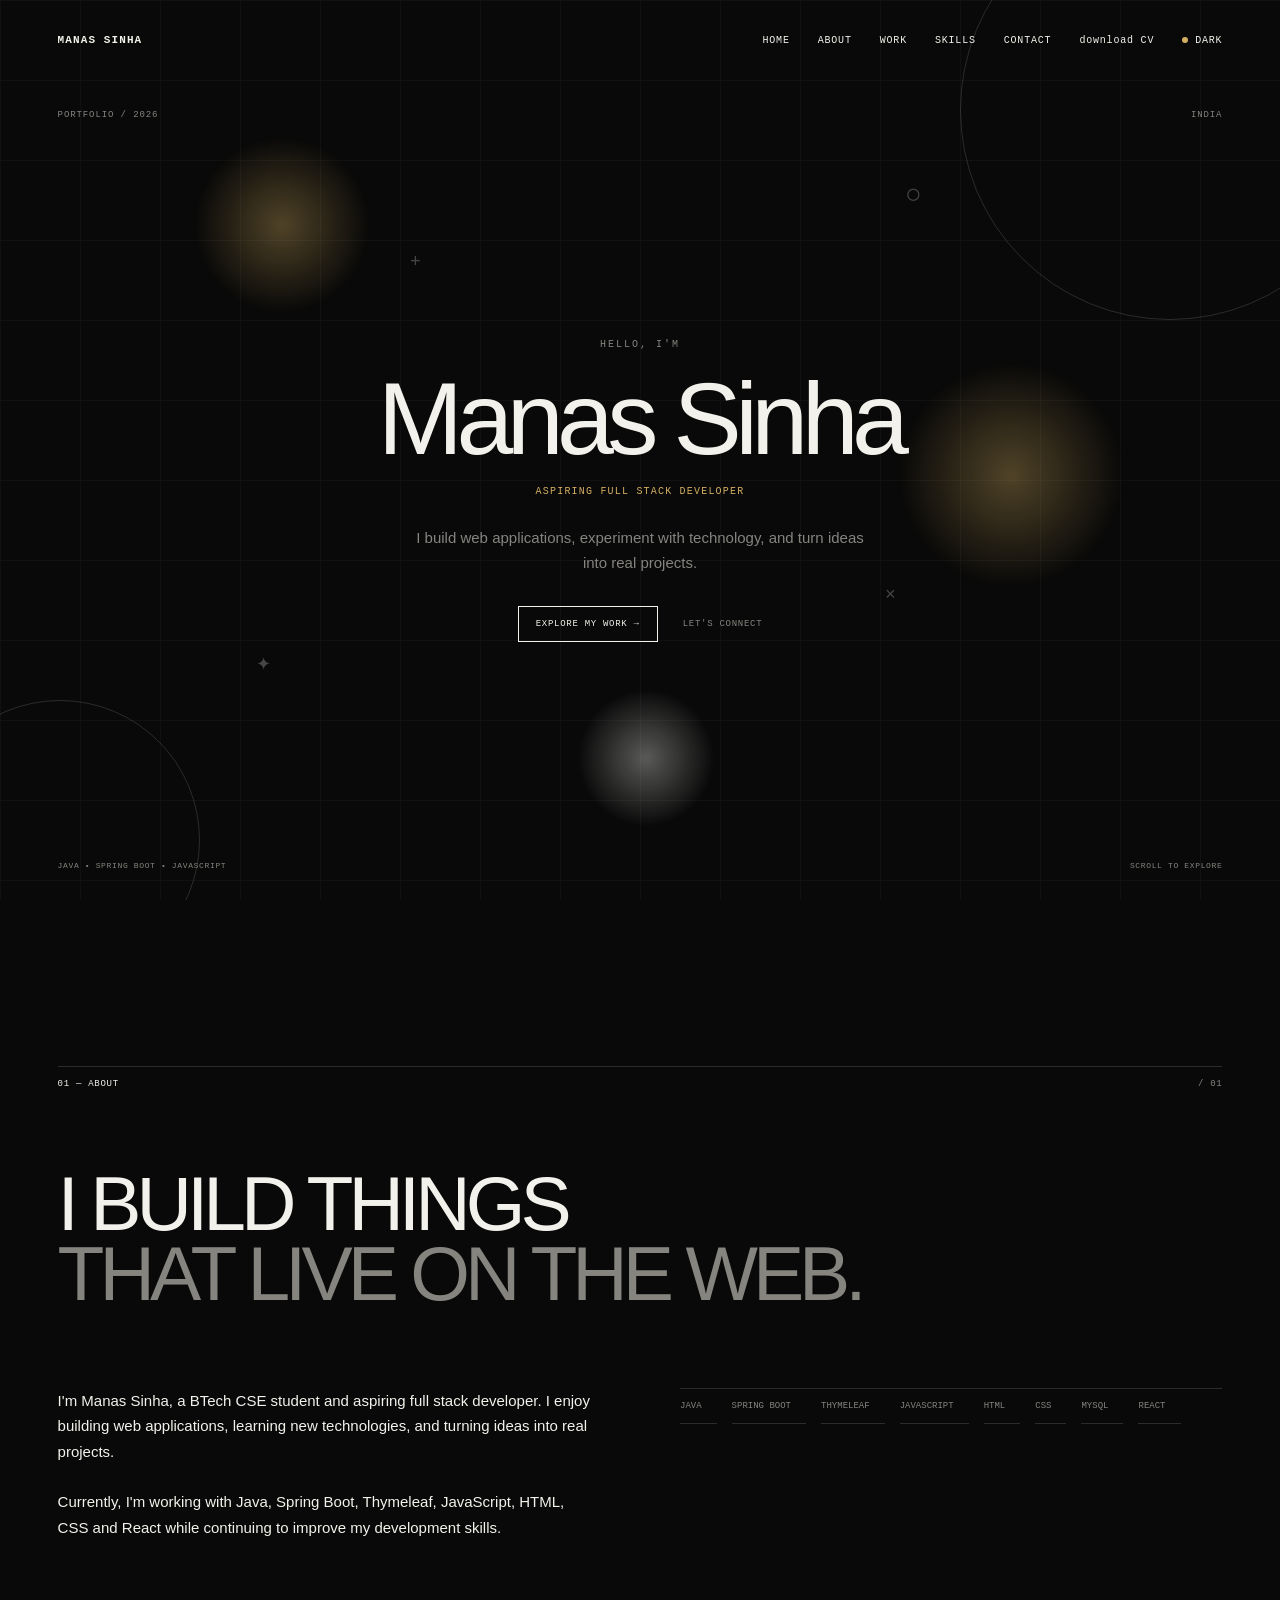
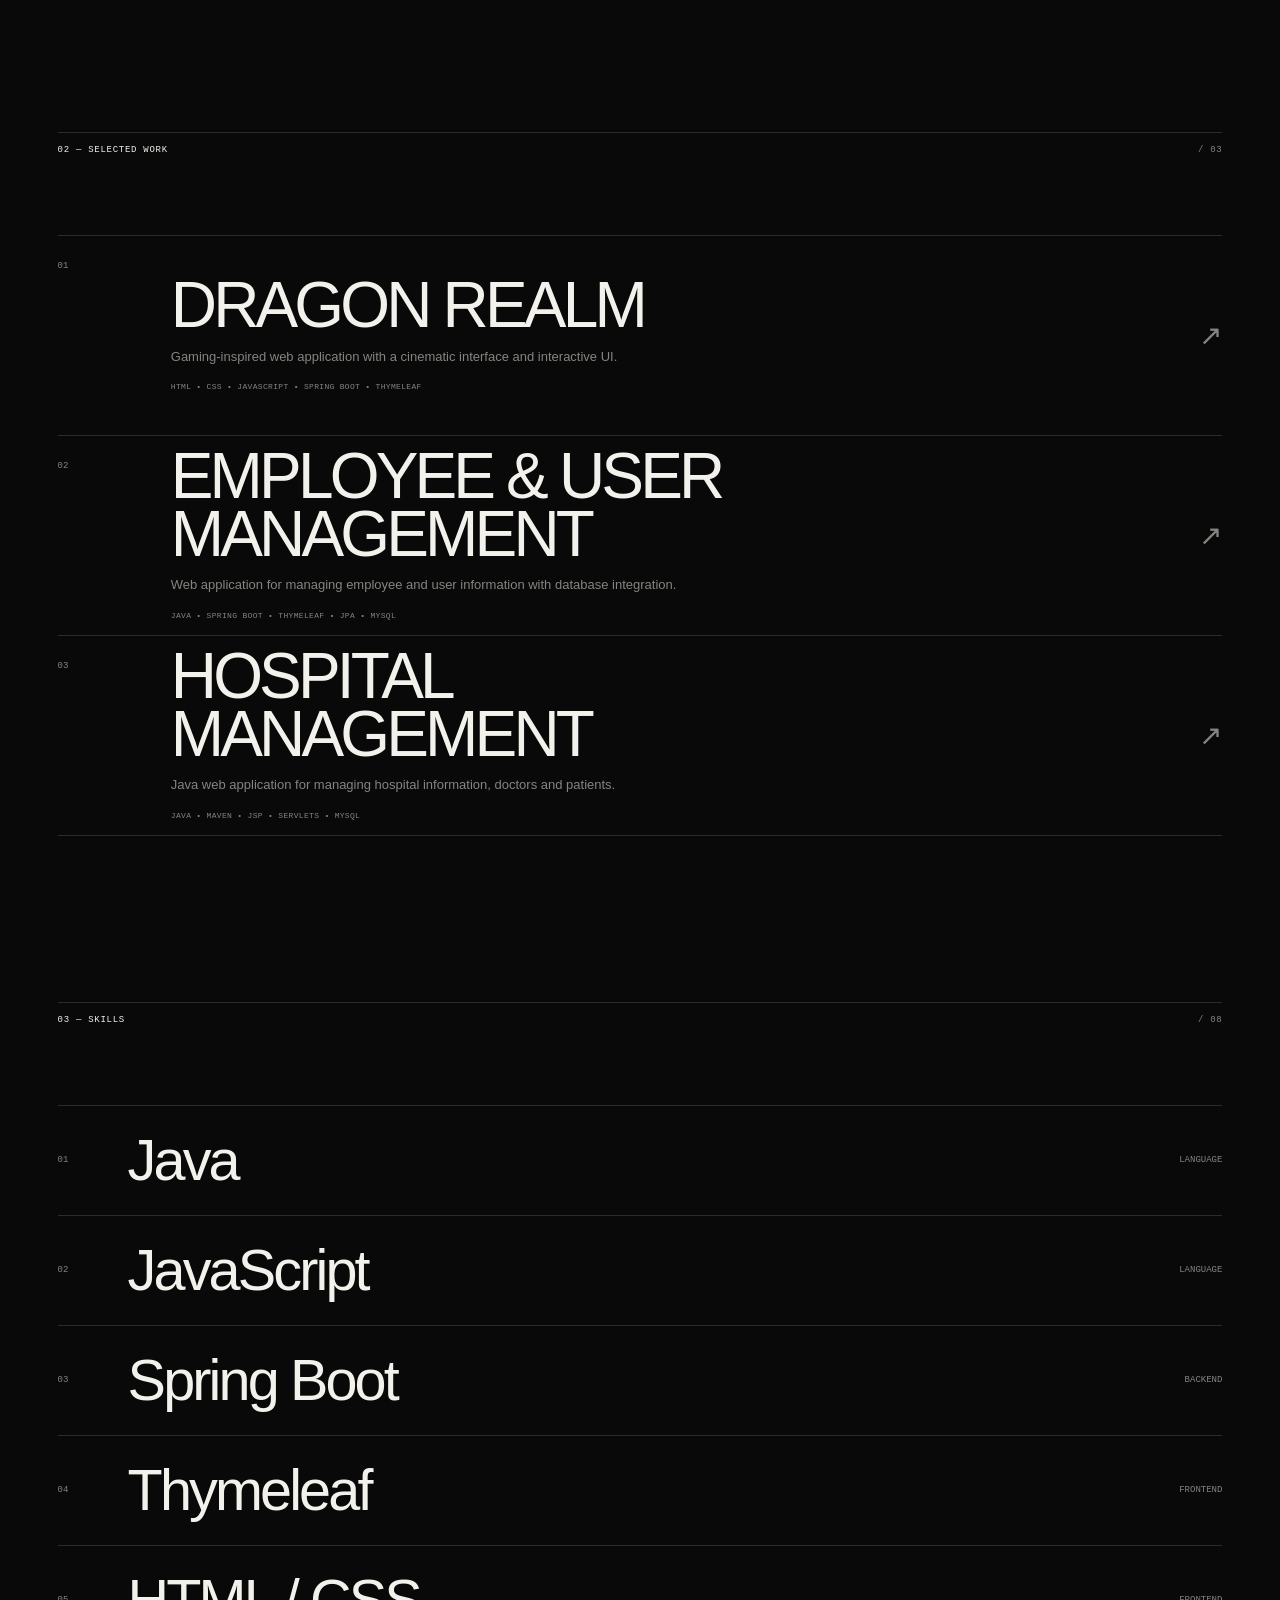
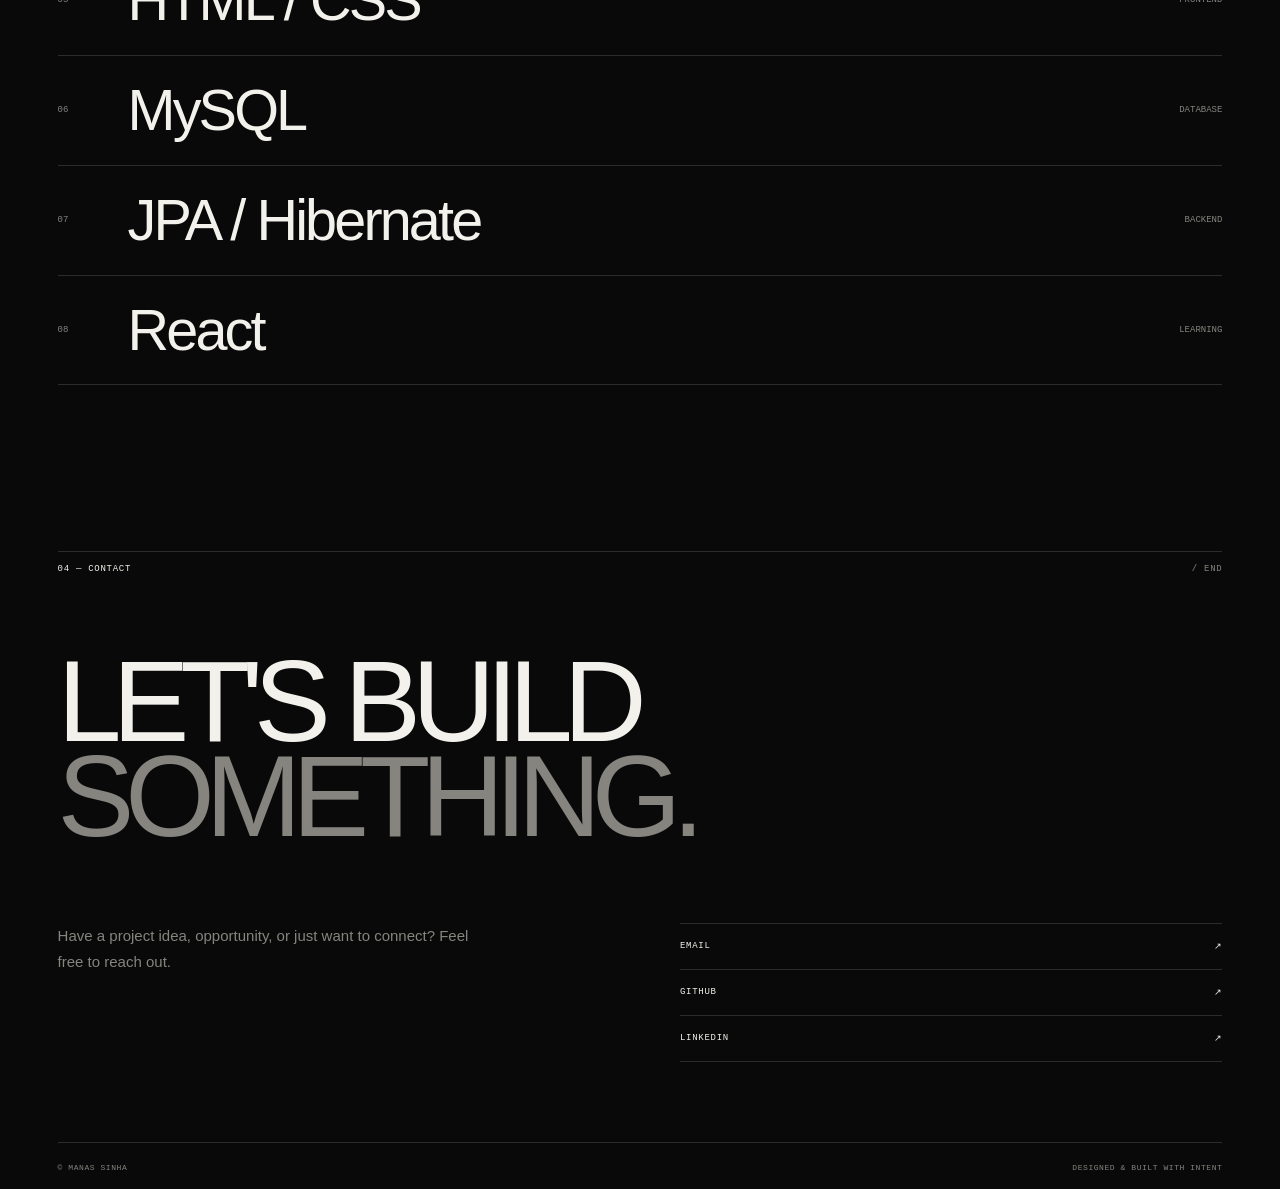
==== index.html @ a11f7008 "Initial portfolio" ====
<!DOCTYPE html>
<html lang="en">

<head>
    <meta charset="UTF-8">
    <meta name="viewport" content="width=device-width, initial-scale=1.0">

    <title>Manas Sinha | Portfolio</title>

    <link rel="stylesheet" href="style.css">
</head>

<body class="dark">

    <!-- ================= HEADER ================= -->

    <header class="site-header">

        <a href="#home" class="logo">
            MANAS SINHA
        </a>

        <nav class="desktop-nav">

            <a href="#home">HOME</a>
            <a href="#about">ABOUT</a>
            <a href="#projects">WORK</a>
            <a href="#skills">SKILLS</a>
            <a href="#contact">CONTACT</a>
            <a href="cv.pdf" target="_blank">download CV</a>

            <button class="theme-toggle" id="theme-toggle">
                <span class="theme-dot"></span>
                <span id="theme-name">DARK</span>
            </button>

        </nav>

        <button class="mobile-toggle" id="mobile-toggle">
            MENU
        </button>

    </header>


    <!-- ================= MOBILE MENU ================= -->

    <nav class="mobile-menu" id="mobile-menu">

        <a href="#home">HOME</a>
        <a href="#about">ABOUT</a>
        <a href="#projects">WORK</a>
        <a href="#skills">SKILLS</a>
        <a href="#contact">CONTACT</a>

        <button id="mobile-theme-toggle">
            CHANGE THEME
        </button>

    </nav>


    <main>

        <!-- ================= HERO ================= -->

        <section class="hero" id="home">

            <!-- Interactive background -->

            <div class="interactive-background">

                <div class="orb orb-one"></div>
                <div class="orb orb-two"></div>
                <div class="orb orb-three"></div>

                <div class="ring ring-one"></div>
                <div class="ring ring-two"></div>

                <div class="grid-background"></div>

                <span class="floating-symbol symbol-one">+</span>
                <span class="floating-symbol symbol-two">×</span>
                <span class="floating-symbol symbol-three">○</span>
                <span class="floating-symbol symbol-four">✦</span>

            </div>


            <div class="hero-top">

                <span>PORTFOLIO / 2026</span>

                <span>INDIA</span>

            </div>


            <!-- Center content -->

            <div class="hero-center">

                <p class="hero-label">
                    HELLO, I'M
                </p>


                <h1>
                    Manas Sinha
                </h1>


                <p class="hero-role">
                    ASPIRING FULL STACK DEVELOPER
                </p>


                <p class="hero-description">

                    I build web applications, experiment with
                    technology, and turn ideas into real projects.

                </p>


                <div class="hero-buttons">

                    <a href="#projects" class="outline-button">
                        EXPLORE MY WORK →
                    </a>

                    <a href="#contact" class="text-button">
                        LET'S CONNECT
                    </a>

                </div>

            </div>


            <div class="hero-bottom">

                <span>
                    JAVA • SPRING BOOT • JAVASCRIPT
                </span>

                <span>
                    SCROLL TO EXPLORE
                </span>

            </div>

        </section>


        <!-- ================= ABOUT ================= -->

        <section class="section about" id="about">

            <div class="section-heading">

                <span>01 — ABOUT</span>

                <span>/ 01</span>

            </div>


            <div class="about-title">

                I BUILD THINGS
                <span>THAT LIVE ON THE WEB.</span>

            </div>


            <div class="about-grid">

                <div>

                    <p>

                        I'm Manas Sinha, a BTech CSE student and
                        aspiring full stack developer. I enjoy building
                        web applications, learning new technologies,
                        and turning ideas into real projects.

                    </p>

                    <p>

                        Currently, I'm working with Java, Spring Boot,
                        Thymeleaf, JavaScript, HTML, CSS and React while
                        continuing to improve my development skills.

                    </p>

                </div>


                <div class="technology-list">

                    <span>JAVA</span>
                    <span>SPRING BOOT</span>
                    <span>THYMELEAF</span>
                    <span>JAVASCRIPT</span>
                    <span>HTML</span>
                    <span>CSS</span>
                    <span>MYSQL</span>
                    <span>REACT</span>

                </div>

            </div>

        </section>


        <!-- ================= PROJECTS ================= -->

        <section class="section projects" id="projects">

            <div class="section-heading">

                <span>02 — SELECTED WORK</span>

                <span>/ 03</span>

            </div>


            <div class="project-list">


                <!-- PROJECT 01 -->

                <a href="dragonproject.html"
                   class="project-row">

                    <div class="project-number">
                        01
                    </div>


                    <div class="project-content">

                        <h2>
                            DRAGON REALM
                        </h2>

                        <p>

                            Gaming-inspired web application with
                            a cinematic interface and interactive UI.

                        </p>

                        <span class="project-tech">

                            HTML • CSS • JAVASCRIPT •
                            SPRING BOOT • THYMELEAF

                        </span>

                    </div>


                    <div class="project-arrow">
                        ↗
                    </div>


                    <img
                        src="assets/dragon/dragon1.png"
                        class="project-preview"
                        alt="Dragon Realm"
                    >

                </a>


                <!-- PROJECT 02 -->

                <a href="useemp.html"
                   class="project-row">

                    <div class="project-number">
                        02
                    </div>


                    <div class="project-content">

                        <h2>
                            EMPLOYEE & USER
                            <br>
                            MANAGEMENT
                        </h2>

                        <p>

                            Web application for managing employee
                            and user information with database integration.

                        </p>

                        <span class="project-tech">

                            JAVA • SPRING BOOT •
                            THYMELEAF • JPA • MYSQL

                        </span>

                    </div>


                    <div class="project-arrow">
                        ↗
                    </div>


                    <img
                        src="assets/management/management1.png"
                        class="project-preview"
                        alt="Employee Management"
                    >

                </a>


                <!-- PROJECT 03 -->

                <a href="hospi.html"
                   class="project-row">

                    <div class="project-number">
                        03
                    </div>


                    <div class="project-content">

                        <h2>
                            HOSPITAL
                            <br>
                            MANAGEMENT
                        </h2>

                        <p>

                            Java web application for managing
                            hospital information, doctors and patients.

                        </p>

                        <span class="project-tech">

                            JAVA • MAVEN • JSP •
                            SERVLETS • MYSQL

                        </span>

                    </div>


                    <div class="project-arrow">
                        ↗
                    </div>


                    <img
                        src="assets/hospital/hospital1.png"
                        class="project-preview"
                        alt="Hospital Management"
                    >

                </a>

            </div>

        </section>


        <!-- ================= SKILLS ================= -->

        <section class="section skills" id="skills">

            <div class="section-heading">

                <span>03 — SKILLS</span>

                <span>/ 08</span>

            </div>


            <div class="skills-list">


                <div class="skill-row">

                    <span class="skill-number">01</span>

                    <span class="skill-name">
                        Java
                    </span>

                    <span class="skill-type">
                        LANGUAGE
                    </span>

                </div>


                <div class="skill-row">

                    <span class="skill-number">02</span>

                    <span class="skill-name">
                        JavaScript
                    </span>

                    <span class="skill-type">
                        LANGUAGE
                    </span>

                </div>


                <div class="skill-row">

                    <span class="skill-number">03</span>

                    <span class="skill-name">
                        Spring Boot
                    </span>

                    <span class="skill-type">
                        BACKEND
                    </span>

                </div>


                <div class="skill-row">

                    <span class="skill-number">04</span>

                    <span class="skill-name">
                        Thymeleaf
                    </span>

                    <span class="skill-type">
                        FRONTEND
                    </span>

                </div>


                <div class="skill-row">

                    <span class="skill-number">05</span>

                    <span class="skill-name">
                        HTML / CSS
                    </span>

                    <span class="skill-type">
                        FRONTEND
                    </span>

                </div>


                <div class="skill-row">

                    <span class="skill-number">06</span>

                    <span class="skill-name">
                        MySQL
                    </span>

                    <span class="skill-type">
                        DATABASE
                    </span>

                </div>


                <div class="skill-row">

                    <span class="skill-number">07</span>

                    <span class="skill-name">
                        JPA / Hibernate
                    </span>

                    <span class="skill-type">
                        BACKEND
                    </span>

                </div>


                <div class="skill-row">

                    <span class="skill-number">08</span>

                    <span class="skill-name">
                        React
                    </span>

                    <span class="skill-type">
                        LEARNING
                    </span>

                </div>

            </div>

        </section>


        <!-- ================= CONTACT ================= -->

        <section class="section contact" id="contact">

            <div class="section-heading">

                <span>04 — CONTACT</span>

                <span>/ END</span>

            </div>


            <div class="contact-title">

                LET'S BUILD
                <span>SOMETHING.</span>

            </div>


            <div class="contact-grid">

                <p>

                    Have a project idea, opportunity,
                    or just want to connect?
                    Feel free to reach out.

                </p>


                <div class="contact-links">

                    <a
                        href="mailto:manassinha722@gmail.com"
                        class="contact-link"
                    >

                        <span>EMAIL</span>
                        <span>↗</span>

                    </a>


                    <a
                        href="#"
                        target="_blank"
                        class="contact-link"
                    >

                        <span>GITHUB</span>
                        <span>↗</span>

                    </a>


                    <a
                        href="#"
                        target="_blank"
                        class="contact-link"
                    >

                        <span>LINKEDIN</span>
                        <span>↗</span>

                    </a>

                </div>

            </div>

        </section>

    </main>


    <!-- ================= FOOTER ================= -->

    <footer>

        <span>
            © MANAS SINHA
        </span>

        <span>
            DESIGNED & BUILT WITH INTENT
        </span>

    </footer>


    <script src="script.js"></script>

</body>

</html>
---- style.css ----
/* =====================================================
   RESET
===================================================== */

* {
    margin: 0;
    padding: 0;
    box-sizing: border-box;
}


html {
    scroll-behavior: smooth;
}


body {

    --bg: #090909;
    --text: #f2f1eb;
    --muted: #85847f;
    --line: rgba(242, 241, 235, 0.15);
    --accent: #d4af61;

    background: var(--bg);
    color: var(--text);

    font-family: Arial, Helvetica, sans-serif;

    overflow-x: hidden;

    transition:
        background-color 0.5s ease,
        color 0.5s ease;

}


body.light {

    --bg: #f2f0e9;
    --text: #111111;
    --muted: #777671;
    --line: rgba(17, 17, 17, 0.16);
    --accent: #55544f;

}


a {
    color: inherit;
    text-decoration: none;
}


button {
    font-family: inherit;
}


/* =====================================================
   HEADER
===================================================== */

.site-header {

    position: fixed;

    top: 0;
    left: 0;

    width: 100%;

    height: 80px;

    padding: 0 4.5vw;

    display: flex;

    justify-content: space-between;
    align-items: center;

    z-index: 100;

}


.logo {

    font-family: monospace;

    font-size: 11px;

    font-weight: bold;

    letter-spacing: 0.1em;

}


.desktop-nav {

    display: flex;

    align-items: center;

    gap: 28px;

}


.desktop-nav a,
.theme-toggle {

    position: relative;

    border: none;

    background: none;

    color: var(--text);

    font-family: monospace;

    font-size: 10px;

    letter-spacing: 0.08em;

    cursor: pointer;

}


.desktop-nav a::after,
.theme-toggle::after {

    content: "";

    position: absolute;

    left: 0;
    bottom: -6px;

    width: 100%;
    height: 1px;

    background: currentColor;

    transform: scaleX(0);

    transform-origin: right;

    transition: transform 0.3s ease;

}


.desktop-nav a:hover::after,
.theme-toggle:hover::after {

    transform: scaleX(1);

    transform-origin: left;

}


.theme-toggle {

    display: flex;

    align-items: center;

    gap: 7px;

}


.theme-dot {

    width: 6px;
    height: 6px;

    border-radius: 50%;

    background: var(--accent);

}


/* =====================================================
   MOBILE MENU
===================================================== */

.mobile-toggle {

    display: none;

    background: none;

    border: none;

    color: var(--text);

    font-family: monospace;

    font-size: 10px;

    cursor: pointer;

}


.mobile-menu {

    position: fixed;

    inset: 0;

    z-index: 90;

    background: var(--bg);

    padding: 120px 6vw;

    display: flex;

    flex-direction: column;

    gap: 25px;

    transform: translateY(-100%);

    transition:
        transform 0.6s cubic-bezier(.77, 0, .18, 1);

}


.mobile-menu.open {

    transform: translateY(0);

}


.mobile-menu a {

    font-size: 42px;

    font-weight: 600;

    letter-spacing: -0.05em;

}


.mobile-menu button {

    width: fit-content;

    border: none;

    border-bottom: 1px solid var(--text);

    background: none;

    color: var(--text);

    padding-bottom: 7px;

    font-family: monospace;

    font-size: 10px;

}


/* =====================================================
   HERO
===================================================== */

.hero {

    position: relative;

    height: 100vh;
    min-height: 650px;

    padding: 110px 4.5vw 30px;

    display: flex;

    flex-direction: column;

    justify-content: space-between;

    overflow: hidden;

}


/* =====================================================
   INTERACTIVE BACKGROUND
===================================================== */

.interactive-background {

    position: absolute;

    inset: 0;

    overflow: hidden;

    pointer-events: none;

    z-index: -1;

}


/* subtle grid */

.grid-background {

    position: absolute;

    inset: 0;

    opacity: 0.035;

    background-image:
        linear-gradient(
            var(--text) 1px,
            transparent 1px
        ),
        linear-gradient(
            90deg,
            var(--text) 1px,
            transparent 1px
        );

    background-size: 80px 80px;

}


/* glowing objects */

.orb {

    position: absolute;

    border-radius: 50%;

    filter: blur(1px);

    opacity: 0.35;

    will-change: transform;

}


.orb-one {

    width: 180px;
    height: 180px;

    top: 15%;
    left: 15%;

    background:
        radial-gradient(
            circle,
            var(--accent),
            transparent 70%
        );

}


.orb-two {

    width: 230px;
    height: 230px;

    right: 12%;
    top: 40%;

    background:
        radial-gradient(
            circle,
            var(--accent),
            transparent 70%
        );

}


.orb-three {

    width: 140px;
    height: 140px;

    left: 45%;
    bottom: 8%;

    background:
        radial-gradient(
            circle,
            var(--text),
            transparent 70%
        );

}


/* rings */

.ring {

    position: absolute;

    border: 1px solid var(--line);

    border-radius: 50%;

    will-change: transform;

}


.ring-one {

    width: 420px;
    height: 420px;

    top: -100px;
    right: -100px;

}


.ring-two {

    width: 280px;
    height: 280px;

    left: -80px;
    bottom: -80px;

}


/* floating symbols */

.floating-symbol {

    position: absolute;

    color: var(--muted);

    font-family: monospace;

    font-size: 18px;

    opacity: 0.5;

    will-change: transform;

}


.symbol-one {

    top: 28%;
    left: 32%;

}


.symbol-two {

    top: 65%;
    right: 30%;

}


.symbol-three {

    top: 20%;
    right: 28%;

    font-size: 28px;

}


.symbol-four {

    bottom: 25%;
    left: 20%;

}


/* =====================================================
   HERO CONTENT
===================================================== */

.hero-top {

    display: flex;

    justify-content: space-between;

    color: var(--muted);

    font-family: monospace;

    font-size: 9px;

    letter-spacing: 0.1em;

}


.hero-center {

    position: relative;

    width: min(700px, 90%);

    margin: auto;

    text-align: center;

}


.hero-label {

    margin-bottom: 20px;

    color: var(--muted);

    font-family: monospace;

    font-size: 10px;

    letter-spacing: 0.2em;

}


.hero-center h1 {

    font-size: clamp(55px, 8vw, 105px);

    line-height: 0.95;

    font-weight: 500;

    letter-spacing: -0.065em;

}


.hero-role {

    margin-top: 18px;

    color: var(--accent);

    font-family: monospace;

    font-size: 10px;

    letter-spacing: 0.12em;

}


.hero-description {

    max-width: 460px;

    margin: 28px auto 0;

    color: var(--muted);

    font-size: 15px;

    line-height: 1.7;

}


.hero-buttons {

    display: flex;

    justify-content: center;

    align-items: center;

    gap: 25px;

    margin-top: 30px;

}


.outline-button {

    padding: 12px 17px;

    border: 1px solid var(--text);

    font-family: monospace;

    font-size: 9px;

    letter-spacing: 0.08em;

    transition:
        background-color 0.3s ease,
        color 0.3s ease,
        transform 0.3s ease;

}


.outline-button:hover {

    background: var(--text);

    color: var(--bg);

    transform: translateY(-3px);

}


.text-button {

    color: var(--muted);

    font-family: monospace;

    font-size: 9px;

    letter-spacing: 0.08em;

    transition:
        color 0.3s ease;

}


.text-button:hover {

    color: var(--text);

}


.hero-bottom {

    display: flex;

    justify-content: space-between;

    color: var(--muted);

    font-family: monospace;

    font-size: 8px;

    letter-spacing: 0.08em;

}


/* =====================================================
   SECTIONS
===================================================== */

.section {

    padding:
        clamp(100px, 13vw, 180px)
        4.5vw
        0;

}


.section-heading {

    display: flex;

    justify-content: space-between;

    padding-top: 12px;

    border-top: 1px solid var(--line);

    color: var(--text);

    font-family: monospace;

    font-size: 9px;

    letter-spacing: 0.08em;

}


.section-heading span:last-child {

    color: var(--muted);

}


/* =====================================================
   ABOUT
===================================================== */

.about-title {

    max-width: 1000px;

    margin:
        80px
        0;

    font-size: clamp(42px, 6vw, 85px);

    line-height: 0.9;

    letter-spacing: -0.065em;

}


.about-title span {

    display: block;

    color: var(--muted);

}


.about-grid {

    display: grid;

    grid-template-columns: 1fr 1fr;

    gap: 80px;

}


.about-grid p {

    max-width: 540px;

    margin-bottom: 25px;

    font-size: 15px;

    line-height: 1.7;

}


.technology-list {

    display: flex;

    align-content: flex-start;

    flex-wrap: wrap;

    height: fit-content;

    border-top: 1px solid var(--line);

}


.technology-list span {

    padding: 12px 15px 12px 0;

    margin-right: 15px;

    border-bottom: 1px solid var(--line);

    color: var(--muted);

    font-family: monospace;

    font-size: 9px;

}


/* =====================================================
   PROJECTS
===================================================== */

.project-list {

    margin-top: 80px;

    border-top: 1px solid var(--line);

}


.project-row {

    position: relative;

    min-height: 200px;

    display: grid;

    grid-template-columns: 8% 1fr auto;

    gap: 20px;

    align-items: center;

    border-bottom: 1px solid var(--line);

    transition:
        padding 0.4s ease,
        color 0.3s ease;

}


.project-row:hover {

    padding-left: 15px;
    padding-right: 15px;

    color: var(--accent);

}


.project-number {

    align-self: start;

    padding-top: 25px;

    color: var(--muted);

    font-family: monospace;

    font-size: 9px;

}


.project-content h2 {

    margin-bottom: 12px;

    color: var(--text);

    font-size: clamp(32px, 5vw, 68px);

    line-height: 0.9;

    font-weight: 500;

    letter-spacing: -0.06em;

    transition: transform 0.35s ease;

}


.project-row:hover .project-content h2 {

    transform: translateX(8px);

}


.project-content p {

    max-width: 550px;

    margin-bottom: 9px;

    color: var(--muted);

    font-size: 13px;

    line-height: 1.5;

}


.project-tech {

    color: var(--muted);

    font-family: monospace;

    font-size: 8px;

    letter-spacing: 0.04em;

}


.project-arrow {

    color: var(--muted);

    font-size: 28px;

    transition:
        transform 0.35s ease,
        color 0.3s ease;

}


.project-row:hover .project-arrow {

    color: var(--text);

    transform: translate(5px, -5px);

}


/* =====================================================
   PROJECT IMAGE
===================================================== */

.project-preview {

    position: fixed;

    left: var(--mouse-x, 50%);
    top: var(--mouse-y, 50%);

    width: 350px;
    height: 230px;

    object-fit: cover;

    pointer-events: none;

    opacity: 0;

    z-index: 70;

    border: 1px solid var(--line);

    transform:
        translate(-50%, -50%)
        scale(0.85);

    transition:
        opacity 0.25s ease,
        transform 0.35s cubic-bezier(.2,.8,.2,1);

}


.project-row:hover .project-preview {

    opacity: 1;

    transform:
        translate(-50%, -50%)
        scale(1);

}


/* =====================================================
   SKILLS
===================================================== */

.skills-list {

    margin-top: 80px;

}


.skill-row {

    min-height: 110px;

    display: grid;

    grid-template-columns: 70px 1fr auto;

    align-items: center;

    border-top: 1px solid var(--line);

    transition:
        padding 0.35s ease,
        background-color 0.35s ease;

}


.skill-row:last-child {

    border-bottom: 1px solid var(--line);

}


.skill-row:hover {

    padding-left: 15px;
    padding-right: 15px;

    background: rgba(127, 127, 127, 0.05);

}


.skill-number,
.skill-type {

    color: var(--muted);

    font-family: monospace;

    font-size: 9px;

}


.skill-name {

    color: var(--text);

    font-size: clamp(32px, 4.5vw, 65px);

    letter-spacing: -0.05em;

    transition:
        transform 0.35s ease;

}


.skill-row:hover .skill-name {

    transform: translateX(8px);

}


/* =====================================================
   CONTACT
===================================================== */

.contact {

    padding-bottom: 80px;

}


.contact-title {

    max-width: 1000px;

    margin: 80px 0;

    font-size: clamp(55px, 9vw, 125px);

    line-height: 0.82;

    letter-spacing: -0.08em;

}


.contact-title span {

    display: block;

    color: var(--muted);

}


.contact-grid {

    display: grid;

    grid-template-columns: 1fr 1fr;

    gap: 80px;

}


.contact-grid > p {

    max-width: 420px;

    color: var(--muted);

    font-size: 15px;

    line-height: 1.7;

}


.contact-links {

    border-top: 1px solid var(--line);

}


.contact-link {

    display: flex;

    justify-content: space-between;

    padding: 17px 0;

    border-bottom: 1px solid var(--line);

    font-family: monospace;

    font-size: 9px;

    letter-spacing: 0.08em;

    transition:
        padding 0.3s ease,
        color 0.3s ease;

}


.contact-link:hover {

    padding-left: 10px;
    padding-right: 10px;

    color: var(--accent);

}


/* =====================================================
   FOOTER
===================================================== */

footer {

    margin: 0 4.5vw;

    padding: 20px 0;

    border-top: 1px solid var(--line);

    display: flex;

    justify-content: space-between;

    color: var(--muted);

    font-family: monospace;

    font-size: 8px;

    letter-spacing: 0.07em;

}


/* =====================================================
   MOBILE
===================================================== */

@media (max-width: 700px) {

    .site-header {

        height: 70px;

        padding: 0 5vw;

    }


    .desktop-nav {

        display: none;

    }


    .mobile-toggle {

        display: block;

    }


    .hero {

        min-height: 100svh;

        padding:
            100px
            5vw
            25px;

    }


    .hero-center {

        width: 100%;

    }


    .hero-center h1 {

        font-size: clamp(52px, 15vw, 90px);

    }


    .hero-description {

        font-size: 13px;

        max-width: 350px;

    }


    .hero-buttons {

        flex-direction: column;

        gap: 18px;

    }


    .hero-bottom span:last-child {

        display: none;

    }


    .about-title {

        margin: 60px 0;

        font-size: clamp(40px, 11vw, 70px);

    }


    .about-grid {

        grid-template-columns: 1fr;

        gap: 50px;

    }


    .project-row {

        grid-template-columns: 35px 1fr 20px;

        min-height: 175px;

        gap: 10px;

    }


    .project-row:hover {

        padding-left: 0;
        padding-right: 0;

    }


    .project-preview {

        display: none;

    }


    .project-content h2 {

        font-size: clamp(27px, 8vw, 50px);

    }


    .project-content p {

        font-size: 11px;

    }


    .skill-row {

        grid-template-columns: 35px 1fr;

        min-height: 90px;

    }


    .skill-type {

        display: none;

    }


    .skill-name {

        font-size: clamp(30px, 9vw, 55px);

    }


    .contact-title {

        font-size: clamp(55px, 14vw, 90px);

    }


    .contact-grid {

        grid-template-columns: 1fr;

        gap: 50px;

    }


    footer {

        margin-left: 5vw;
        margin-right: 5vw;

        gap: 20px;

    }


    .ring-one {

        width: 280px;
        height: 280px;

    }


    .ring-two {

        width: 200px;
        height: 200px;

    }

}


/* =====================================================
   REDUCED MOTION
===================================================== */

@media (prefers-reduced-motion: reduce) {

    *,
    *::before,
    *::after {

        animation: none !important;

        transition: none !important;

        scroll-behavior: auto !important;

    }

}
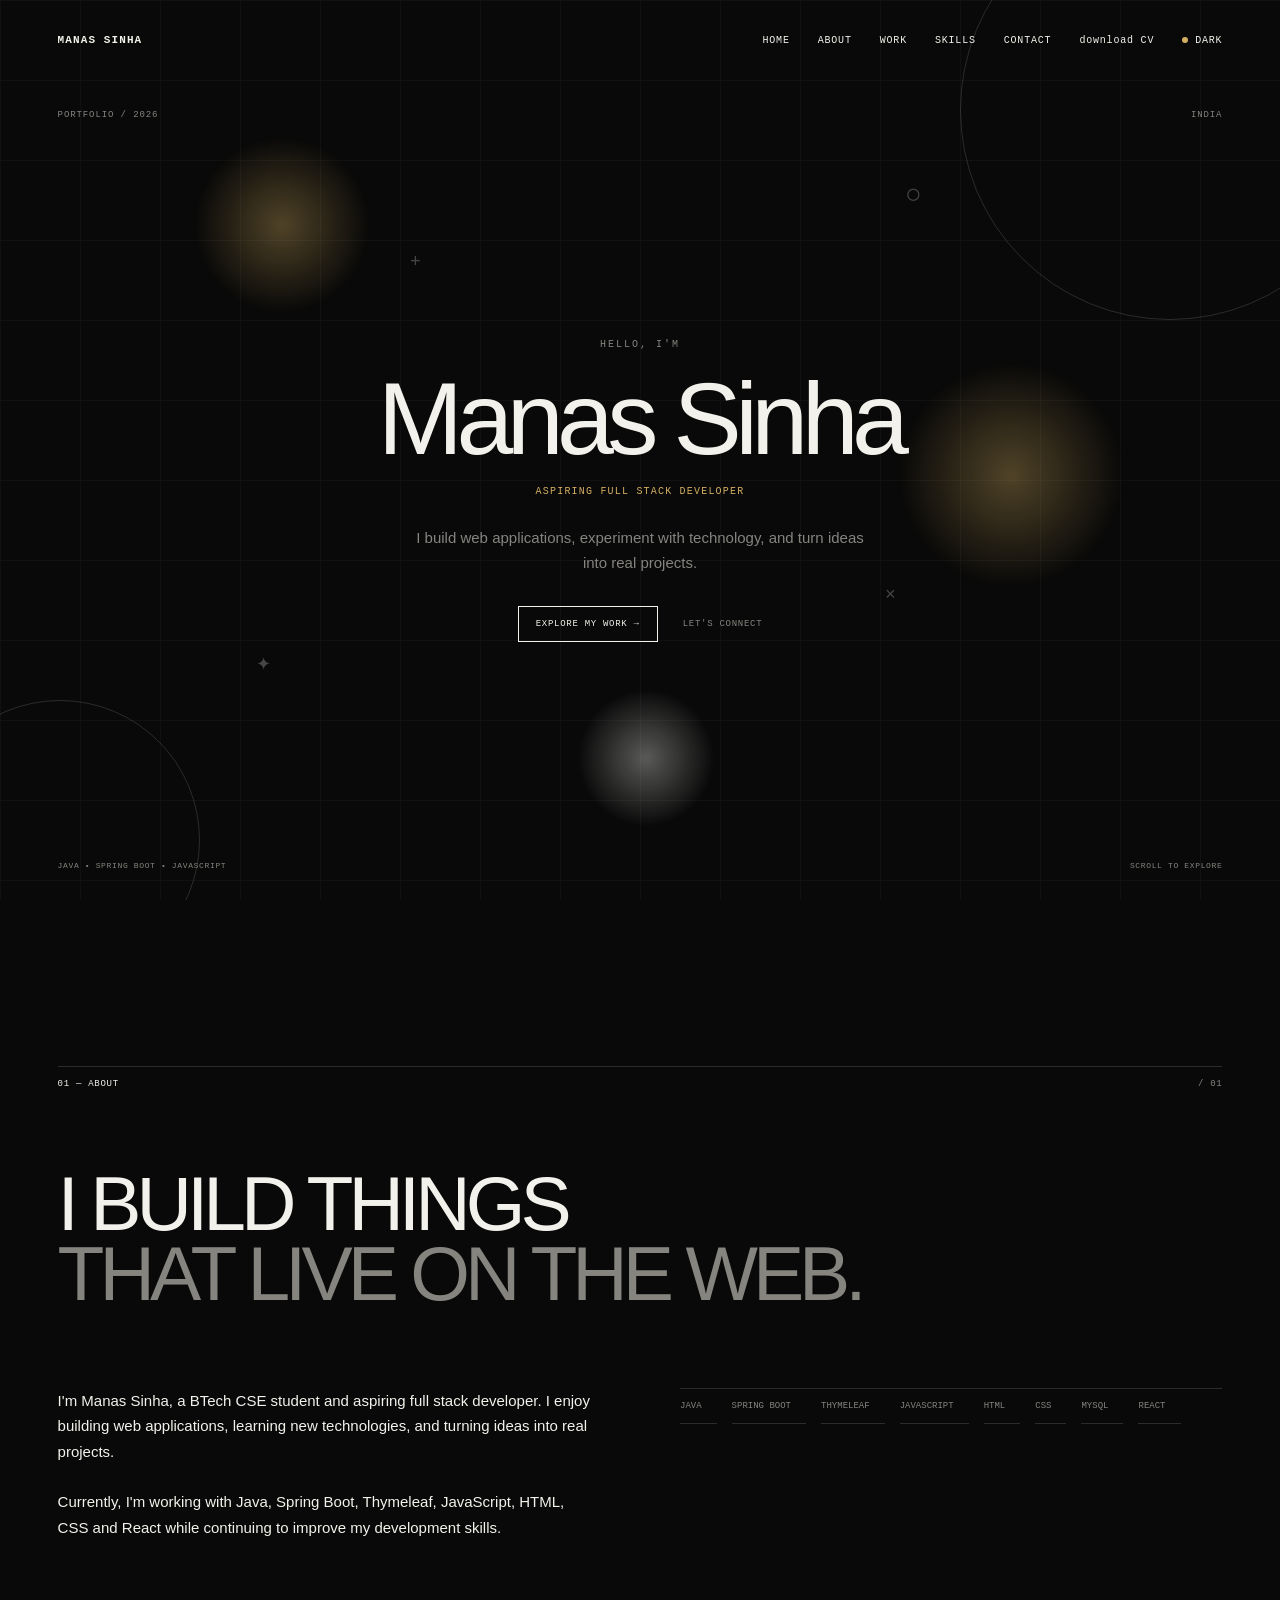
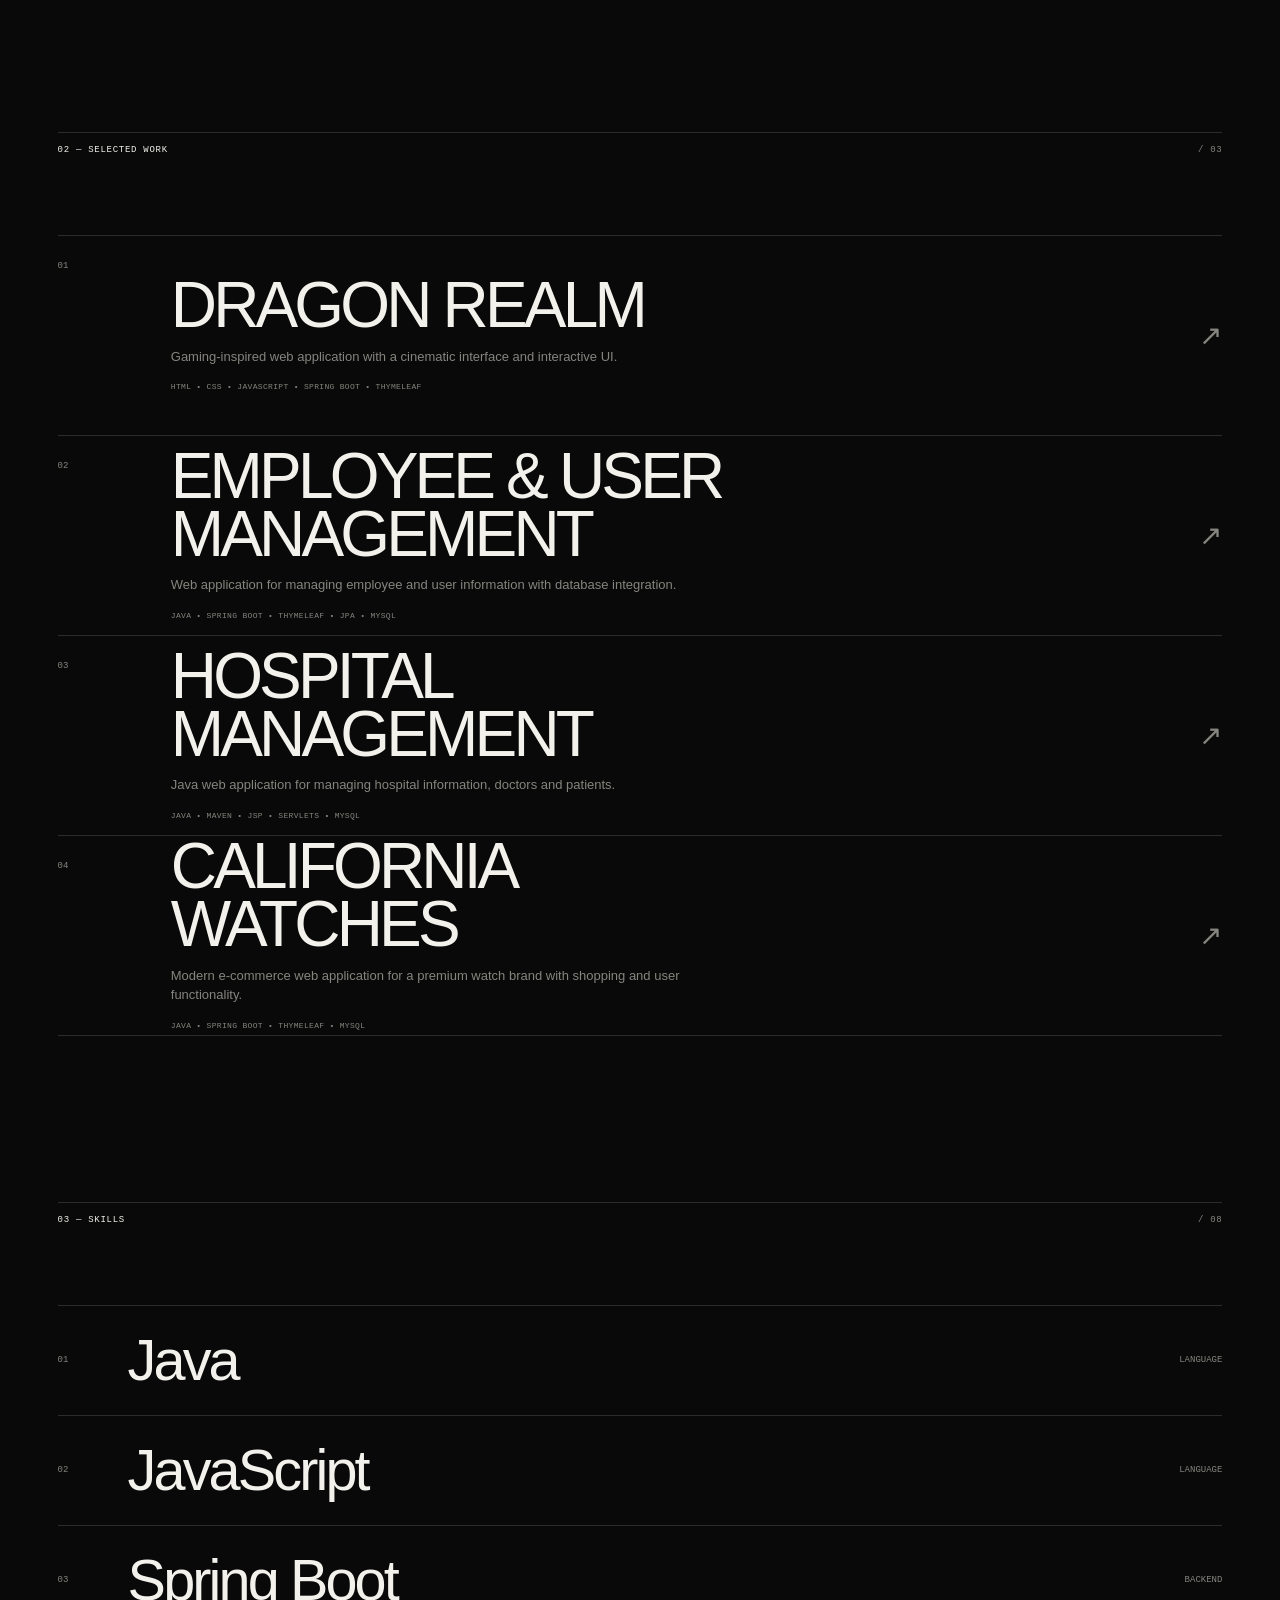
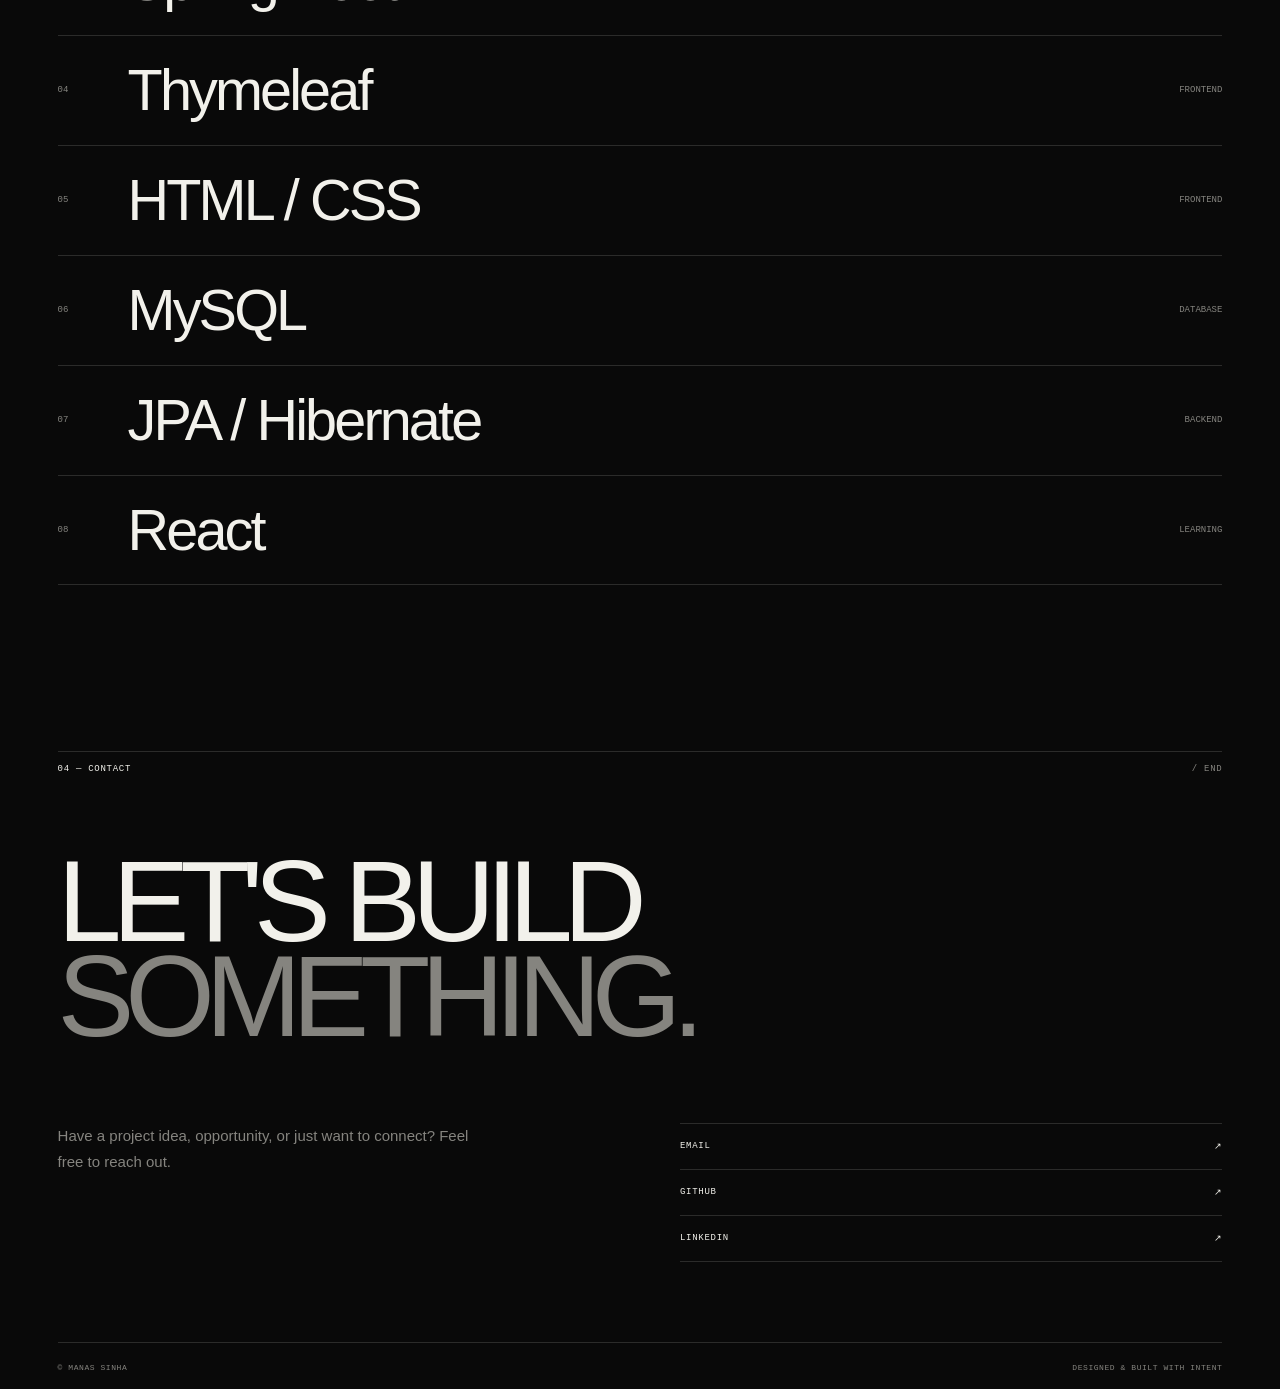
==== commit 41a71979: "add section in index file" ====
--- a/index.html
+++ b/index.html
@@ -234,8 +234,7 @@
 
                 <!-- PROJECT 01 -->
 
-                <a href="dragonproject.html"
-                   class="project-row">
+                <a href="dragonproject.html" class="project-row">
 
                     <div class="project-number">
                         01
@@ -270,19 +269,14 @@
                     </div>
 
 
-                    <img
-                        src="assets/dragon/dragon1.png"
-                        class="project-preview"
-                        alt="Dragon Realm"
-                    >
+                    <img src="assets/dragon/dragon1.png" class="project-preview" alt="Dragon Realm">
 
                 </a>
 
 
                 <!-- PROJECT 02 -->
 
-                <a href="useemp.html"
-                   class="project-row">
+                <a href="useemp.html" class="project-row">
 
                     <div class="project-number">
                         02
@@ -319,19 +313,14 @@
                     </div>
 
 
-                    <img
-                        src="assets/management/management1.png"
-                        class="project-preview"
-                        alt="Employee Management"
-                    >
+                    <img src="assets/management/management1.png" class="project-preview" alt="Employee Management">
 
                 </a>
 
 
                 <!-- PROJECT 03 -->
 
-                <a href="hospi.html"
-                   class="project-row">
+                <a href="hospi.html" class="project-row">
 
                     <div class="project-number">
                         03
@@ -368,11 +357,50 @@
                     </div>
 
 
-                    <img
-                        src="assets/hospital/hospital1.png"
-                        class="project-preview"
-                        alt="Hospital Management"
-                    >
+                    <img src="assets/hospital/hospital1.png" class="project-preview" alt="Hospital Management">
+
+                </a>
+
+                <!-- PROJECT 04 -->
+
+                <a href="californiawatches.html" class="project-row">
+
+                    <div class="project-number">
+                        04
+                    </div>
+
+
+                    <div class="project-content">
+
+                        <h2>
+                            CALIFORNIA
+                            <br>
+                            WATCHES
+                        </h2>
+
+                        <p>
+
+                            Modern e-commerce web application for a premium
+                            watch brand with shopping and user functionality.
+
+                        </p>
+
+                        <span class="project-tech">
+
+                            JAVA • SPRING BOOT •
+                            THYMELEAF • MYSQL
+
+                        </span>
+
+                    </div>
+
+
+                    <div class="project-arrow">
+                        ↗
+                    </div>
+
+
+                    <img src="assets/california/california1.png" class="project-preview" alt="California Watches">
 
                 </a>
 
@@ -555,22 +583,14 @@
 
                 <div class="contact-links">
 
-                    <a
-                        href="mailto:manassinha722@gmail.com"
-                        class="contact-link"
-                    >
-
+                    <a href="https://mail.google.com/mail/?view=cm&fs=1&to=manassinha722@gmail.com" target="_blank"
+                        rel="noopener noreferrer" class="contact-link">
                         <span>EMAIL</span>
                         <span>↗</span>
-
                     </a>
 
 
-                    <a
-                        href="#"
-                        target="_blank"
-                        class="contact-link"
-                    >
+                    <a href="https://github.com/manas-sinha07" target="_blank" class="contact-link">
 
                         <span>GITHUB</span>
                         <span>↗</span>
@@ -578,11 +598,7 @@
                     </a>
 
 
-                    <a
-                        href="#"
-                        target="_blank"
-                        class="contact-link"
-                    >
+                    <a href="https://www.linkedin.com/in/manas-sinha-a86288427/" target="_blank" class="contact-link">
 
                         <span>LINKEDIN</span>
                         <span>↗</span>
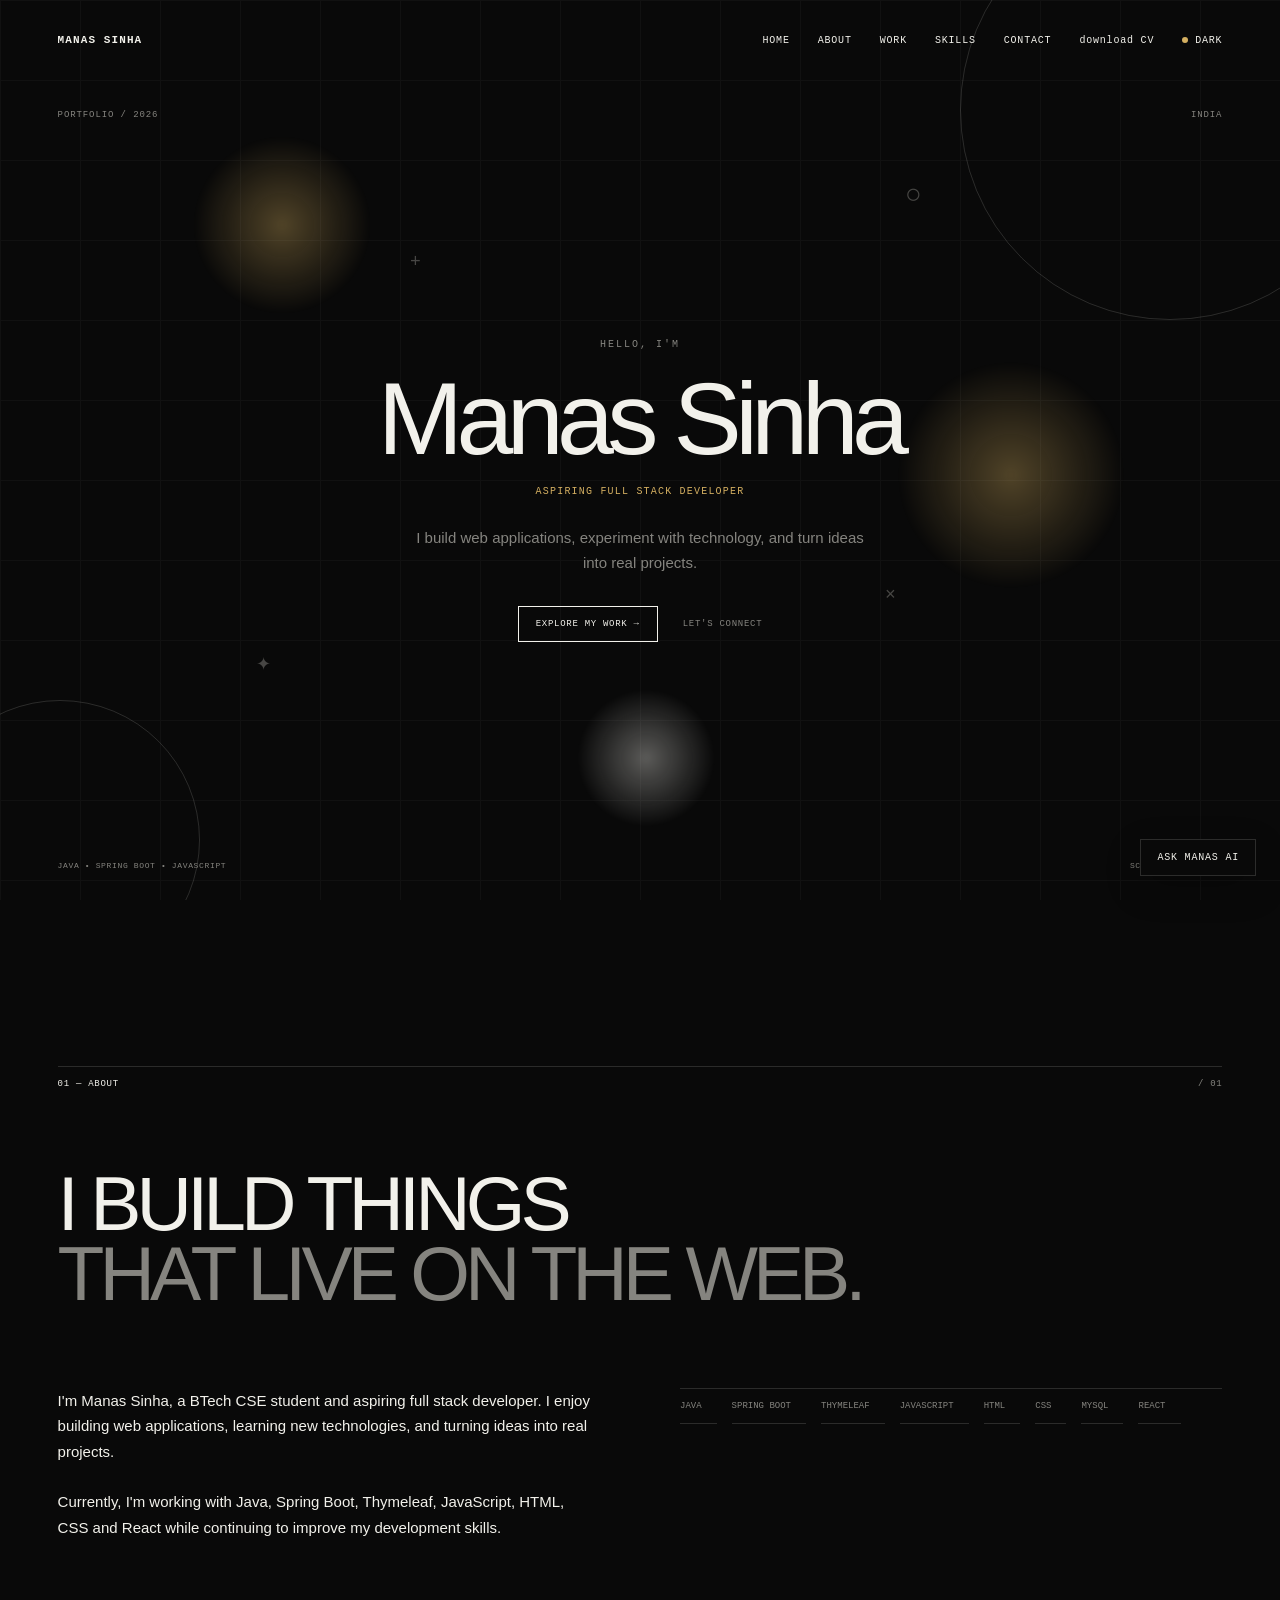
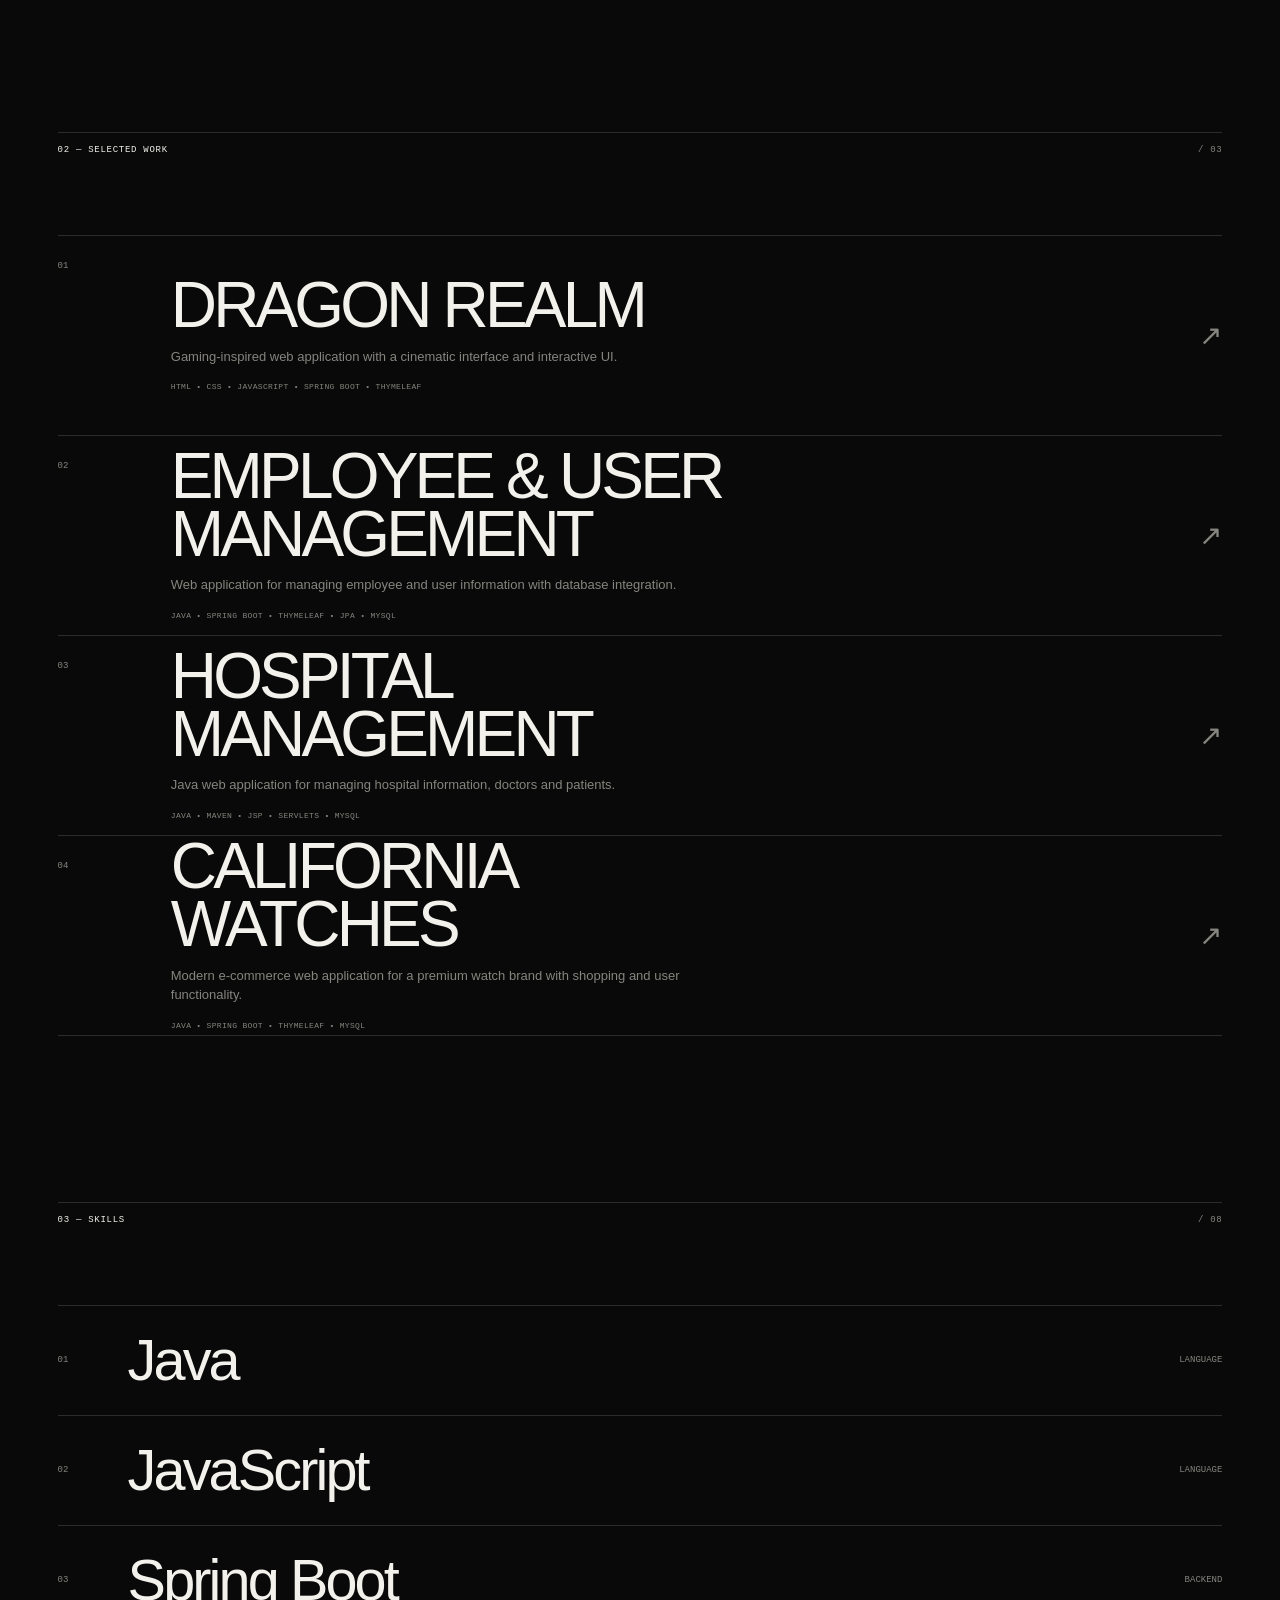
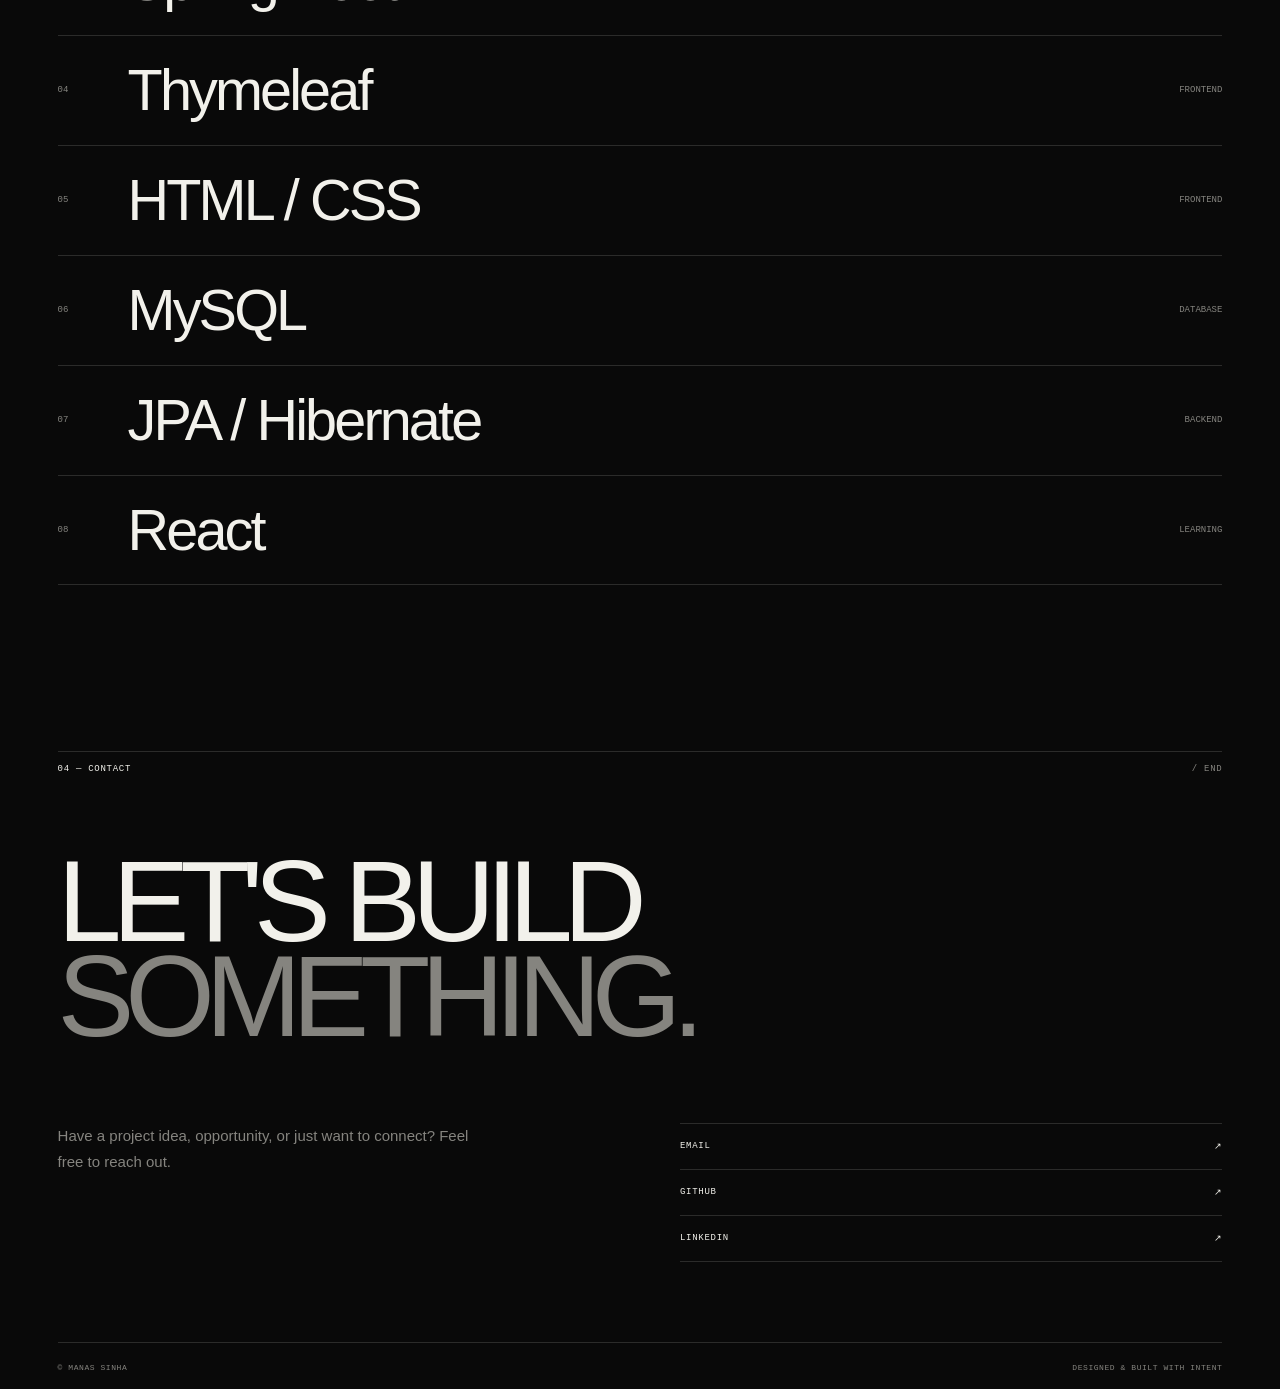
==== commit ebed3b89: "Add Manas AI chatbot" ====
--- a/index.html
+++ b/index.html
@@ -627,10 +627,41 @@
         </span>
 
     </footer>
-
-
+    <script src="ai-bot.js"></script>
+    <link rel="stylesheet" href="ai-bot.css">
+
+    <button id="ai-chat-button" class="ai-chat-button" type="button" aria-controls="ai-chat-panel">
+        ASK MANAS AI
+    </button>
+
+    <section id="ai-chat-panel" class="ai-chat-panel" aria-hidden="true" aria-label="Manas AI chat">
+
+        <div class="ai-chat-header">
+            <div class="ai-chat-title">
+                <strong>MANAS AI</strong>
+                <span>PORTFOLIO ASSISTANT</span>
+            </div>
+
+            <button id="ai-chat-close" class="ai-chat-close" type="button" aria-label="Close chat">
+                ×
+            </button>
+        </div>
+
+        <div id="ai-chat-messages" class="ai-chat-messages"></div>
+
+        <form id="ai-chat-form" class="ai-chat-form">
+            <input id="ai-chat-input" class="ai-chat-input" type="text" placeholder="Ask about Manas..."
+                autocomplete="off" maxlength="4000">
+
+            <button id="ai-chat-send" class="ai-chat-send" type="submit">
+                SEND
+            </button>
+        </form>
+    </section>
     <script src="script.js"></script>
 
+
+
 </body>
 
 </html>
--- a/style.css
+++ b/style.css
@@ -231,8 +231,16 @@
 
     transform: translateY(-100%);
 
+    visibility: hidden;
+
+    opacity: 0;
+
+    pointer-events: none;
+
     transition:
-        transform 0.6s cubic-bezier(.77, 0, .18, 1);
+        transform 0.6s cubic-bezier(.77, 0, .18, 1),
+        opacity 0.3s ease,
+        visibility 0.6s ease;
 
 }
 
@@ -240,6 +248,9 @@
 .mobile-menu.open {
 
     transform: translateY(0);
+    visibility: visible;
+    opacity: 1;
+    pointer-events: auto;
 
 }
 
@@ -1205,7 +1216,7 @@
    MOBILE
 ===================================================== */
 
-@media (max-width: 700px) {
+@media (max-width: 900px) {
 
     .site-header {
 
@@ -1235,7 +1246,7 @@
         min-height: 100svh;
 
         padding:
-            100px
+            130px
             5vw
             25px;
 
@@ -1405,7 +1416,22 @@
 
 }
 
-
+@media (max-width: 900px) and (orientation: landscape) {
+
+    .hero {
+
+        padding: 
+        90px
+        5vw
+        20px;
+
+    }
+    .hero-center h1 {
+
+        font-size: 55px;
+
+    }
+}
 /* =====================================================
    REDUCED MOTION
 ===================================================== */
--- a/ai-bot.css
+++ b/ai-bot.css
@@ -0,0 +1,181 @@
+/* =====================================================
+   MANAS AI CHATBOT
+===================================================== */
+
+.ai-chat-button {
+    position: fixed;
+    right: 24px;
+    bottom: 24px;
+    z-index: 120;
+    border: 1px solid var(--line);
+    background: var(--bg);
+    color: var(--text);
+    padding: 12px 16px;
+    font-family: monospace;
+    font-size: 10px;
+    letter-spacing: 0.08em;
+    cursor: pointer;
+    box-shadow: 0 12px 35px rgba(0, 0, 0, 0.22);
+    transition: transform 0.25s ease, background-color 0.25s ease;
+}
+
+.ai-chat-button:hover {
+    transform: translateY(-3px);
+    background: var(--text);
+    color: var(--bg);
+}
+
+.ai-chat-panel {
+    position: fixed;
+    right: 24px;
+    bottom: 78px;
+    z-index: 119;
+    width: min(390px, calc(100vw - 32px));
+    height: min(560px, calc(100vh - 110px));
+    display: flex;
+    flex-direction: column;
+    background: var(--bg);
+    color: var(--text);
+    border: 1px solid var(--line);
+    box-shadow: 0 25px 70px rgba(0, 0, 0, 0.35);
+    opacity: 0;
+    visibility: hidden;
+    pointer-events: none;
+    transform: translateY(18px) scale(0.98);
+    transform-origin: bottom right;
+    transition:
+        opacity 0.25s ease,
+        transform 0.25s ease,
+        visibility 0.25s ease;
+}
+
+.ai-chat-panel.open {
+    opacity: 1;
+    visibility: visible;
+    pointer-events: auto;
+    transform: translateY(0) scale(1);
+}
+
+.ai-chat-header {
+    min-height: 58px;
+    padding: 0 16px;
+    display: flex;
+    align-items: center;
+    justify-content: space-between;
+    border-bottom: 1px solid var(--line);
+    font-family: monospace;
+}
+
+.ai-chat-title {
+    display: flex;
+    flex-direction: column;
+    gap: 4px;
+}
+
+.ai-chat-title strong {
+    font-size: 11px;
+    letter-spacing: 0.08em;
+}
+
+.ai-chat-title span {
+    color: var(--muted);
+    font-size: 8px;
+    letter-spacing: 0.06em;
+}
+
+.ai-chat-close {
+    border: 0;
+    background: none;
+    color: var(--muted);
+    font-size: 18px;
+    cursor: pointer;
+}
+
+.ai-chat-messages {
+    flex: 1;
+    overflow-y: auto;
+    padding: 16px;
+    display: flex;
+    flex-direction: column;
+    gap: 12px;
+}
+
+.ai-message {
+    max-width: 86%;
+    padding: 10px 12px;
+    border: 1px solid var(--line);
+    font-size: 12px;
+    line-height: 1.55;
+    white-space: pre-wrap;
+}
+
+.ai-message.bot {
+    align-self: flex-start;
+    color: var(--text);
+}
+
+.ai-message.user {
+    align-self: flex-end;
+    background: var(--text);
+    color: var(--bg);
+    border-color: var(--text);
+}
+
+.ai-message.typing {
+    color: var(--muted);
+    font-family: monospace;
+    font-size: 9px;
+    letter-spacing: 0.05em;
+}
+
+.ai-chat-form {
+    display: flex;
+    gap: 8px;
+    padding: 12px;
+    border-top: 1px solid var(--line);
+}
+
+.ai-chat-input {
+    flex: 1;
+    min-width: 0;
+    border: 1px solid var(--line);
+    outline: none;
+    background: transparent;
+    color: var(--text);
+    padding: 11px;
+    font-family: Arial, Helvetica, sans-serif;
+    font-size: 12px;
+}
+
+.ai-chat-input:focus {
+    border-color: var(--accent);
+}
+
+.ai-chat-send {
+    border: 1px solid var(--text);
+    background: var(--text);
+    color: var(--bg);
+    padding: 0 13px;
+    font-family: monospace;
+    font-size: 9px;
+    cursor: pointer;
+}
+
+.ai-chat-send:disabled {
+    opacity: 0.45;
+    cursor: not-allowed;
+}
+
+@media (max-width: 700px) {
+    .ai-chat-button {
+        right: 16px;
+        bottom: 16px;
+    }
+
+    .ai-chat-panel {
+        right: 16px;
+        bottom: 68px;
+        width: calc(100vw - 32px);
+        height: min(560px, calc(100vh - 90px));
+    }
+}
